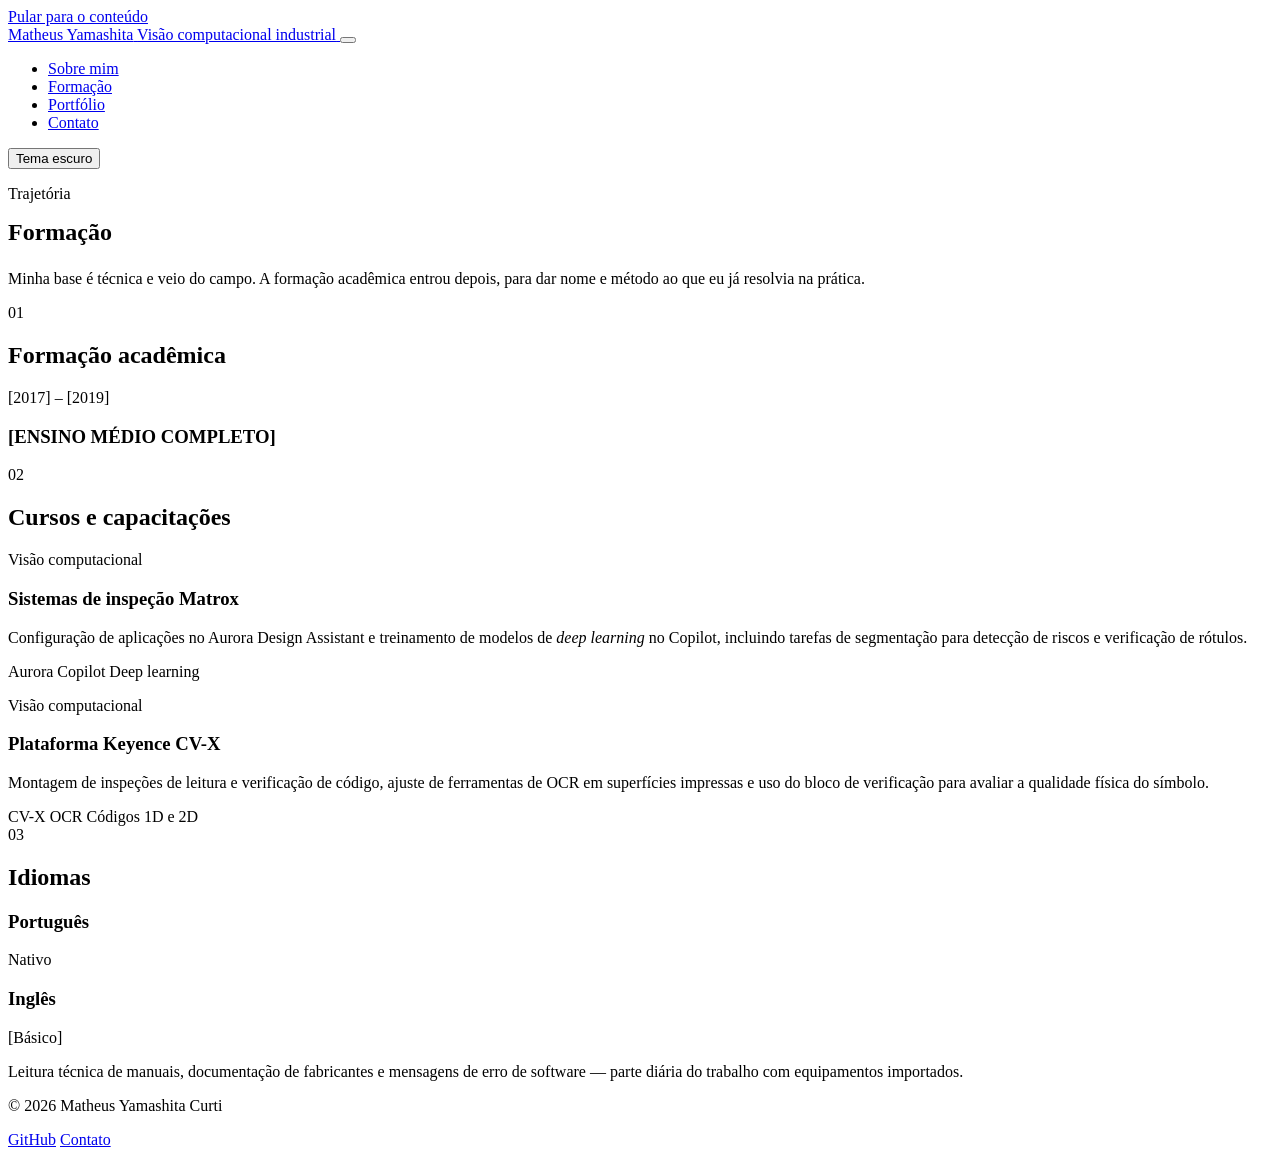
==== formacao.html @ bad821ad "Add files via upload" ====
<!DOCTYPE html>
<html lang="pt-BR" data-tema="claro">
<head>
    <meta charset="UTF-8">
    <meta name="viewport" content="width=device-width, initial-scale=1.0">
    <title>Formação | Matheus Yamashita Curti</title>
    <meta name="description" content="Formação acadêmica, cursos técnicos e idiomas de Matheus Yamashita Curti.">

    <link rel="preconnect" href="https://fonts.googleapis.com">
    <link rel="preconnect" href="https://fonts.gstatic.com" crossorigin>
    <link href="https://fonts.googleapis.com/css2?family=Archivo:wght@400;500;600;700&family=IBM+Plex+Mono:wght@400;500&display=swap" rel="stylesheet">

    <link rel="stylesheet" href="css/estilo.css">
</head>
<body>

    <a class="pular" href="#conteudo">Pular para o conteúdo</a>

    <header class="topo">
        <div class="topo__interno">
            <a class="marca" href="index.html">
                <span class="marca__nome">Matheus Yamashita</span>
                <span class="marca__papel">Visão computacional industrial</span>
            </a>

            <button class="btn-menu" id="btnMenu" aria-expanded="false" aria-controls="navPrincipal" aria-label="Abrir menu de navegação">
                <span></span><span></span><span></span>
            </button>

            <nav class="nav" id="navPrincipal" aria-label="Navegação principal">
                <ul class="nav__lista">
                    <li><a class="nav__link" href="index.html">Sobre mim</a></li>
                    <li><a class="nav__link" href="formacao.html" aria-current="page">Formação</a></li>
                    <li><a class="nav__link" href="portfolio.html">Portfólio</a></li>
                    <li><a class="nav__link" href="contato.html">Contato</a></li>
                </ul>
                <button class="btn-tema" id="btnTema" type="button">Tema escuro</button>
            </nav>
        </div>
    </header>

    <main id="conteudo">

        <section class="secao">
            <div class="container">
                <p class="dado dado--sinal">Trajetória</p>
                <h1 style="margin: 1rem 0 1.5rem;">Formação</h1>
                <p class="abertura__resumo">
                    Minha base é técnica e veio do campo. A formação acadêmica entrou depois,
                    para dar nome e método ao que eu já resolvia na prática.
                </p>
            </div>
        </section>

        <!-- =====================================================
             LINHA DO TEMPO ACADÊMICA
             SUBSTITUA os dados abaixo pela sua formação real.
             ===================================================== -->
        <section class="secao" style="padding-top: 0;">
            <div class="container">
                <div class="secao__cabecalho">
                    <span class="dado">01</span>
                    <h2>Formação acadêmica</h2>
                </div>

                <div class="linha-tempo revelar">
                
                        </p>
                    </article>

                    <article class="linha-tempo__item">
                        <p class="dado">[2017] &ndash; [2019]</p>
                        <h3>[ENSINO MÉDIO COMPLETO]</h3>
                        <p class="cartao__texto">
                        
                        </p>
                    </article>
                </div>
            </div>
        </section>

        <!-- =====================================================
             CURSOS E CAPACITAÇÕES TÉCNICAS
             ===================================================== -->
        <section class="secao">
            <div class="container">
                <div class="secao__cabecalho">
                    <span class="dado">02</span>
                    <h2>Cursos e capacitações</h2>
                </div>

                <div class="grade revelar">
                    <div class="cartao roi roi--foco">
                        <p class="dado cartao__meta">Visão computacional</p>
                        <h3 class="cartao__titulo">Sistemas de inspeção Matrox</h3>
                        <p class="cartao__texto">
                            Configuração de aplicações no Aurora Design Assistant e treinamento
                            de modelos de <em>deep learning</em> no Copilot, incluindo tarefas de
                            segmentação para detecção de riscos e verificação de rótulos.
                        </p>
                        <div class="etiquetas">
                            <span class="etiqueta">Aurora</span>
                            <span class="etiqueta">Copilot</span>
                            <span class="etiqueta">Deep learning</span>
                        </div>
                    </div>

                    <div class="cartao roi roi--foco">
                        <p class="dado cartao__meta">Visão computacional</p>
                        <h3 class="cartao__titulo">Plataforma Keyence CV-X</h3>
                        <p class="cartao__texto">
                            Montagem de inspeções de leitura e verificação de código, ajuste de
                            ferramentas de OCR em superfícies impressas e uso do bloco de
                            verificação para avaliar a qualidade física do símbolo.
                        </p>
                        <div class="etiquetas">
                            <span class="etiqueta">CV-X</span>
                            <span class="etiqueta">OCR</span>
                            <span class="etiqueta">Códigos 1D e 2D</span>
                        </div>
                    </div>

                </div>
            </div>
        </section>

        <!-- =====================================================
             IDIOMAS
             ===================================================== -->
        <section class="secao">
            <div class="container">
                <div class="secao__cabecalho">
                    <span class="dado">03</span>
                    <h2>Idiomas</h2>
                </div>

                <div class="grade revelar">
                    <div class="cartao roi roi--foco">
                        <h3 class="cartao__titulo">Português</h3>
                        <p class="dado dado--sinal">Nativo</p>
                    </div>

                    <div class="cartao roi roi--foco">
                        <h3 class="cartao__titulo">Inglês</h3>
                        <p class="dado dado--sinal">[Básico]</p>
                        <p class="cartao__texto" style="margin-top: 0.75rem;">
                            Leitura técnica de manuais, documentação de fabricantes e mensagens
                            de erro de software &mdash; parte diária do trabalho com equipamentos importados.
                        </p>
                    </div>

                </div>
            </div>
        </section>

    </main>

    <footer class="rodape">
        <div class="container rodape__interno">
            <p class="dado">&#169; <span id="anoAtual">2026</span> Matheus Yamashita Curti</p>
            <div class="rodape__links">
                <a href="https://github.com/mathezydev" target="_blank" rel="noopener">GitHub</a>
                <a href="contato.html">Contato</a>
            </div>
        </div>
    </footer>

    <script src="js/script.js"></script>
</body>
</html>
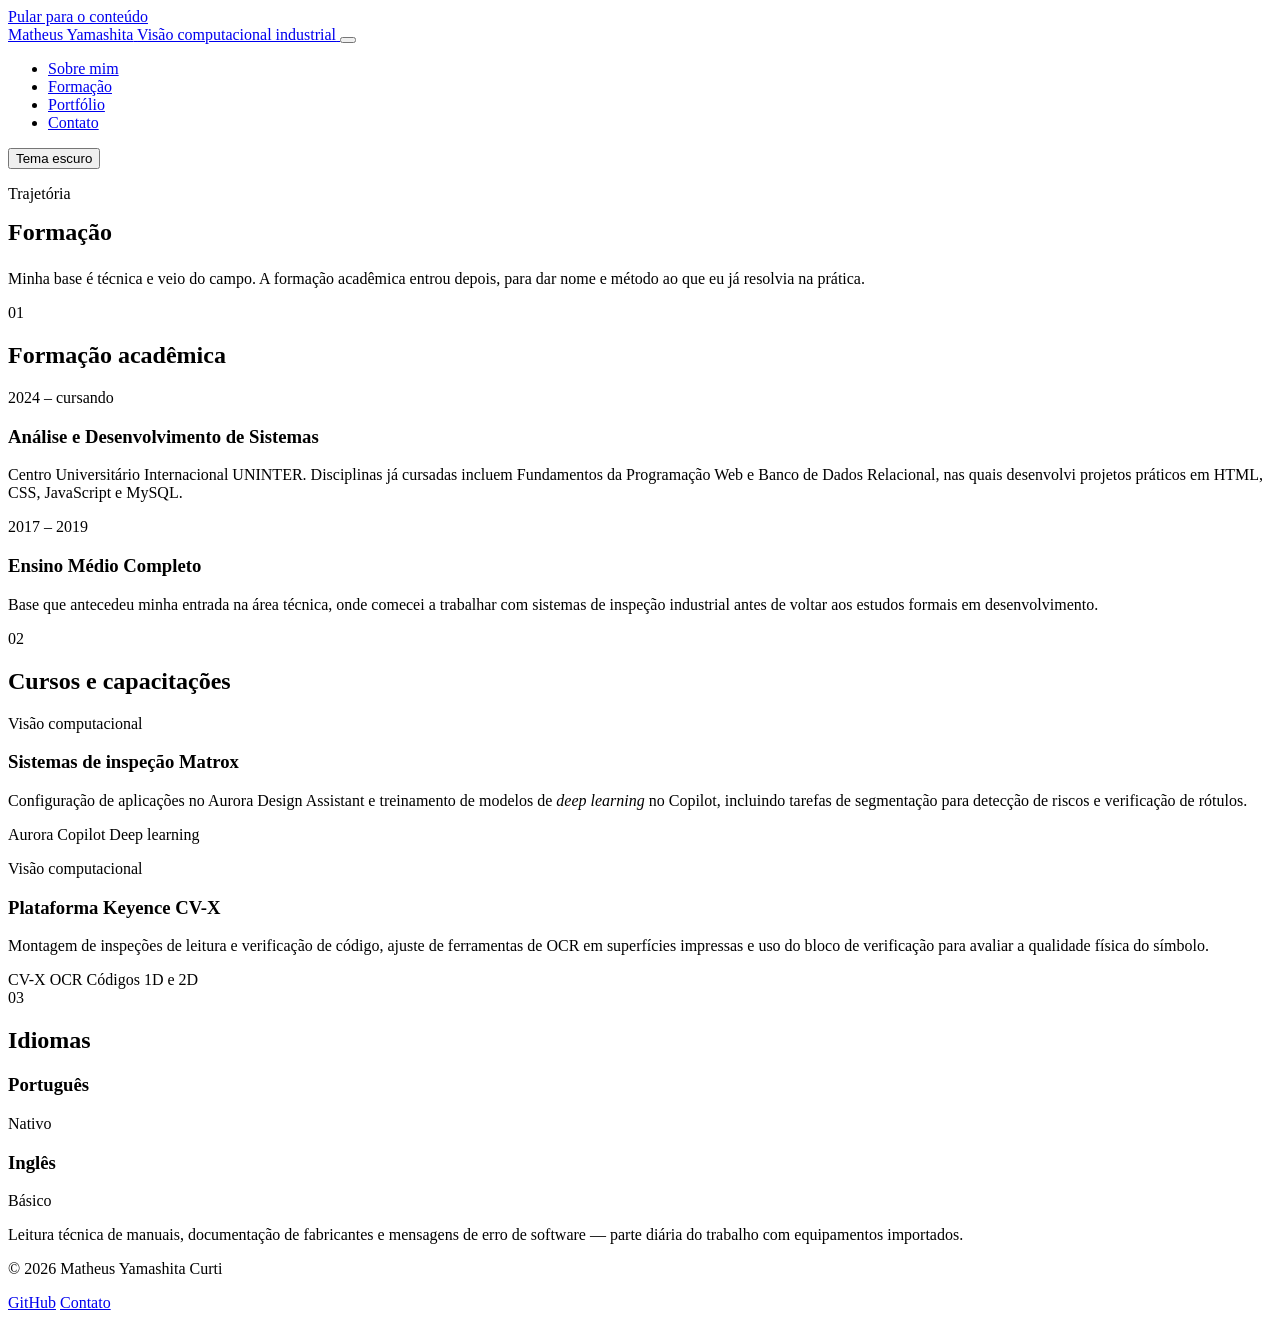
==== commit 200794c5: "Update formacao.html" ====
--- a/formacao.html
+++ b/formacao.html
@@ -64,15 +64,24 @@
                 </div>
 
                 <div class="linha-tempo revelar">
-                
+                    <article class="linha-tempo__item">
+                        <p class="dado">2024 &ndash; cursando</p>
+                        <h3>Análise e Desenvolvimento de Sistemas</h3>
+                        <p class="cartao__texto">
+                            Centro Universitário Internacional UNINTER.
+                            Disciplinas já cursadas incluem Fundamentos da Programação Web
+                            e Banco de Dados Relacional, nas quais desenvolvi projetos
+                            práticos em HTML, CSS, JavaScript e MySQL.
                         </p>
                     </article>
 
                     <article class="linha-tempo__item">
-                        <p class="dado">[2017] &ndash; [2019]</p>
-                        <h3>[ENSINO MÉDIO COMPLETO]</h3>
+                        <p class="dado">2017 &ndash; 2019</p>
+                        <h3>Ensino Médio Completo</h3>
                         <p class="cartao__texto">
-                        
+                            Base que antecedeu minha entrada na área técnica, onde comecei
+                            a trabalhar com sistemas de inspeção industrial antes de voltar
+                            aos estudos formais em desenvolvimento.
                         </p>
                     </article>
                 </div>
@@ -142,7 +151,7 @@
 
                     <div class="cartao roi roi--foco">
                         <h3 class="cartao__titulo">Inglês</h3>
-                        <p class="dado dado--sinal">[Básico]</p>
+                        <p class="dado dado--sinal">Básico</p>
                         <p class="cartao__texto" style="margin-top: 0.75rem;">
                             Leitura técnica de manuais, documentação de fabricantes e mensagens
                             de erro de software &mdash; parte diária do trabalho com equipamentos importados.
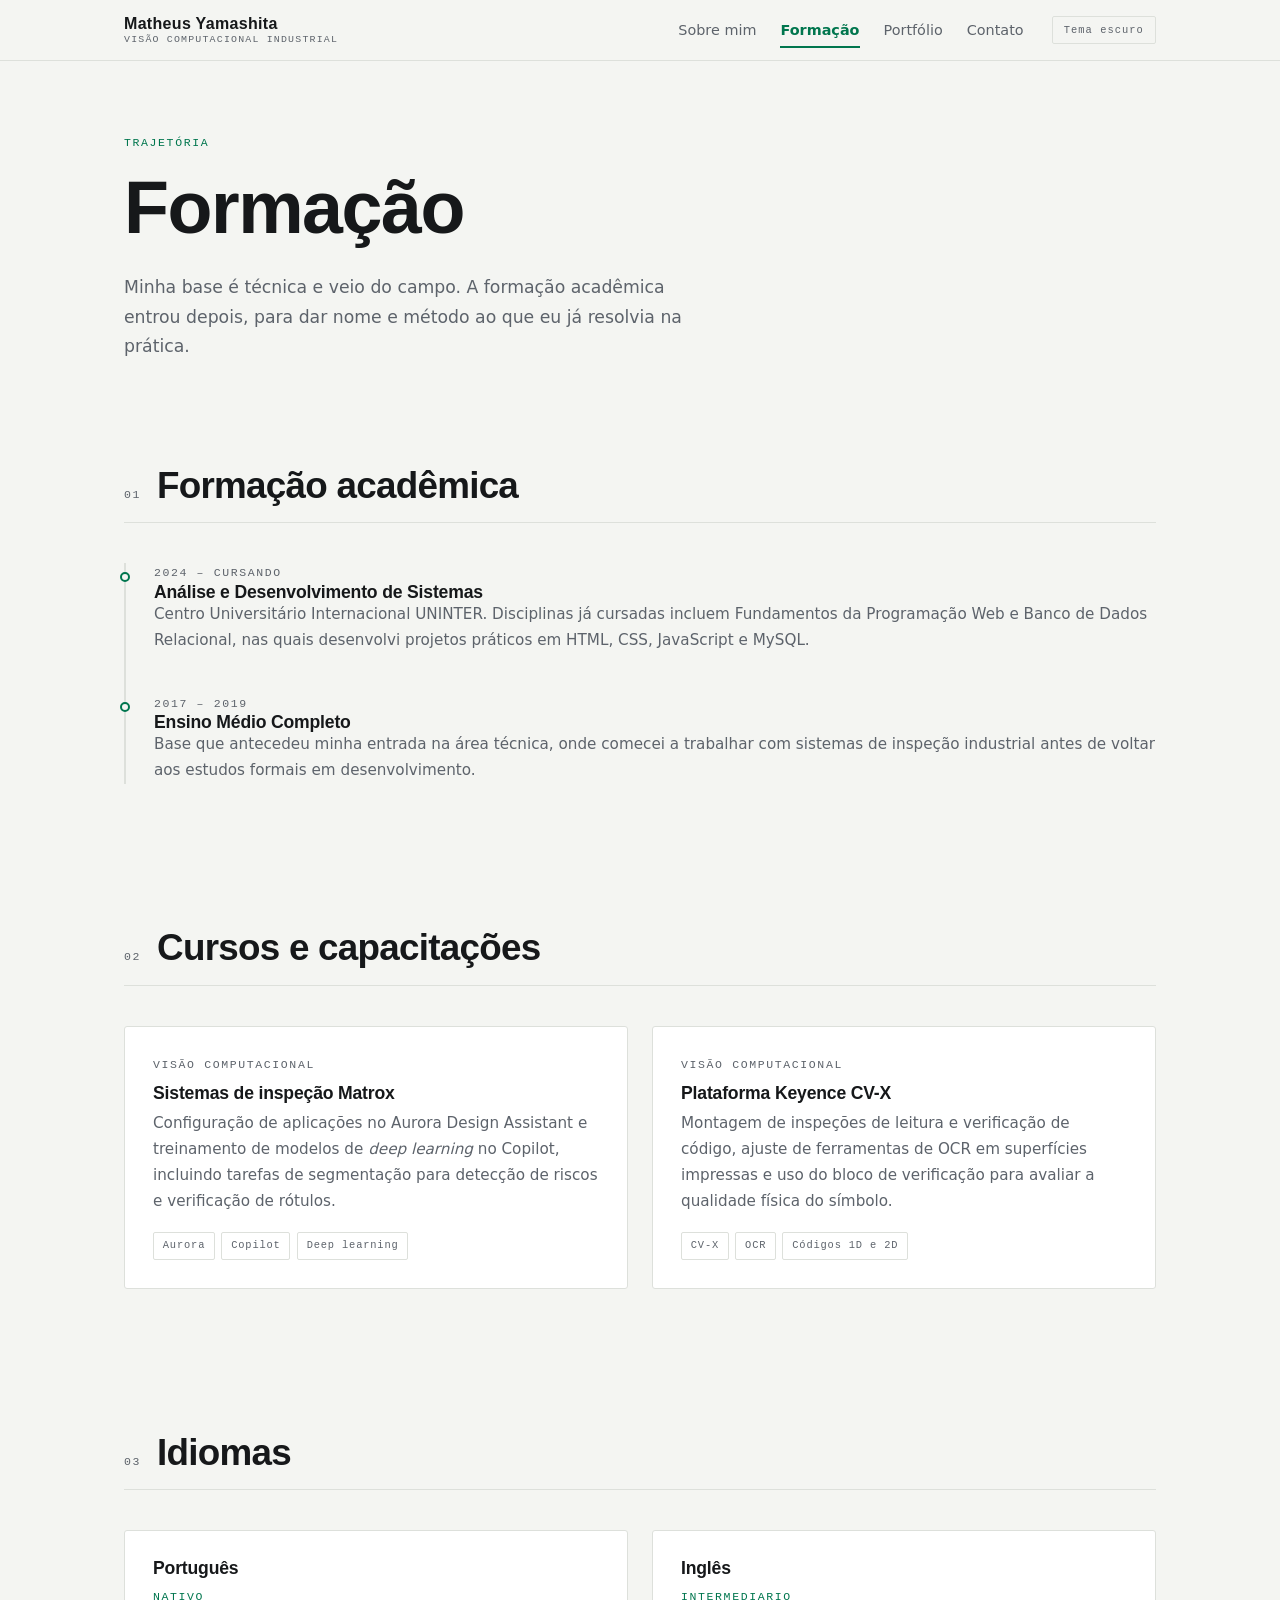
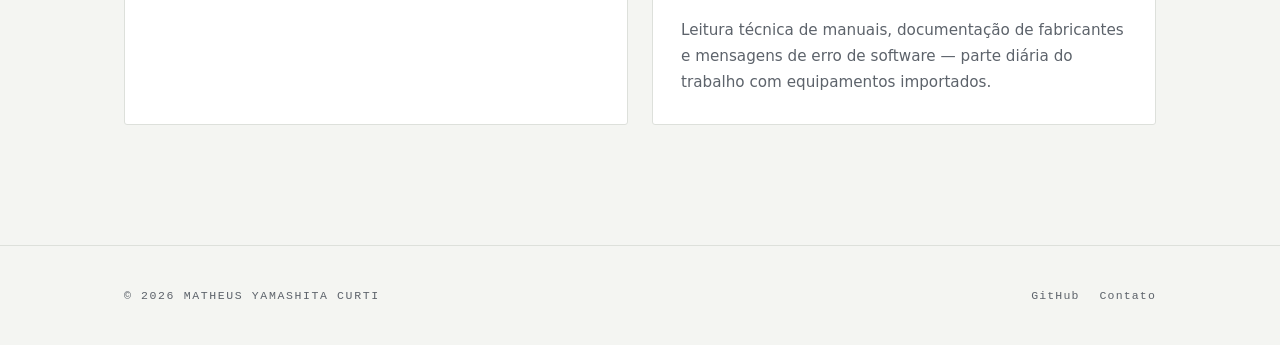
==== commit 919b2176: "Update English proficiency level from Basic to Intermediate" ====
--- a/formacao.html
+++ b/formacao.html
@@ -151,7 +151,7 @@
 
                     <div class="cartao roi roi--foco">
                         <h3 class="cartao__titulo">Inglês</h3>
-                        <p class="dado dado--sinal">Básico</p>
+                        <p class="dado dado--sinal">Intermediario</p>
                         <p class="cartao__texto" style="margin-top: 0.75rem;">
                             Leitura técnica de manuais, documentação de fabricantes e mensagens
                             de erro de software &mdash; parte diária do trabalho com equipamentos importados.
--- a/css/estilo.css
+++ b/css/estilo.css
@@ -0,0 +1,584 @@
+/* =========================================================
+   PORTFÓLIO PESSOAL — FOLHA DE ESTILO PRINCIPAL
+   CSS3 puro, sem frameworks.
+   A identidade visual é inspirada nas interfaces de sistemas
+   de inspeção por visão computacional: fundo com malha de
+   calibração, tipografia técnica e marcadores de ROI
+   (Region of Interest) em forma de cantoneiras.
+   ========================================================= */
+
+/* ---------------------------------------------------------
+   1. VARIÁVEIS DE TEMA
+   Definidas em :root para o tema claro. O tema escuro é
+   aplicado trocando o atributo data-tema no <html> via
+   JavaScript, o que reaproveita todas as regras abaixo.
+   --------------------------------------------------------- */
+:root {
+    --papel:        #F4F5F2;
+    --superficie:   #FFFFFF;
+    --tinta:        #16181A;
+    --tinta-suave:  #5D636B;
+    --linha:        #DDE0DB;
+    --malha:        rgba(22, 24, 26, 0.05);
+    --sinal:        #00764E; /* verde de overlay: peça aprovada */
+    --sinal-claro:  #00A86B;
+    --alerta:       #C0392B; /* vermelho de overlay: peça reprovada */
+
+    --fonte-titulo: "Archivo", "Arial Narrow", sans-serif;
+    --fonte-texto:  "Archivo", system-ui, sans-serif;
+    --fonte-dado:   "IBM Plex Mono", "Courier New", monospace;
+
+    --largura: 1080px;
+    --transicao: 220ms cubic-bezier(0.22, 0.61, 0.36, 1);
+}
+
+html[data-tema="escuro"] {
+    --papel:        #131619;
+    --superficie:   #1B1F23;
+    --tinta:        #EDEFEC;
+    --tinta-suave:  #99A1A9;
+    --linha:        #2C3238;
+    --malha:        rgba(237, 239, 236, 0.05);
+    --sinal:        #22C48A;
+    --sinal-claro:  #3FE0A4;
+    --alerta:       #F0645A;
+}
+
+/* ---------------------------------------------------------
+   2. RESET E BASE
+   --------------------------------------------------------- */
+*, *::before, *::after { box-sizing: border-box; }
+
+body, h1, h2, h3, p, ul, figure { margin: 0; padding: 0; }
+
+ul { list-style: none; }
+
+body {
+    background-color: var(--papel);
+    color: var(--tinta);
+    font-family: var(--fonte-texto);
+    font-size: 1rem;
+    line-height: 1.7;
+    -webkit-font-smoothing: antialiased;
+    transition: background-color var(--transicao), color var(--transicao);
+}
+
+a { color: inherit; }
+
+img { max-width: 100%; display: block; }
+
+/* Foco visível para navegação por teclado (acessibilidade) */
+:focus-visible {
+    outline: 2px solid var(--sinal);
+    outline-offset: 3px;
+}
+
+/* Link que permite pular direto ao conteúdo, útil para leitores de tela */
+.pular {
+    position: absolute;
+    left: -9999px;
+}
+.pular:focus {
+    left: 1rem;
+    top: 1rem;
+    z-index: 100;
+    background: var(--sinal);
+    color: #fff;
+    padding: 0.6rem 1rem;
+    border-radius: 2px;
+}
+
+/* ---------------------------------------------------------
+   3. TIPOGRAFIA
+   --------------------------------------------------------- */
+h1, h2, h3 {
+    font-family: var(--fonte-titulo);
+    font-weight: 700;
+    line-height: 1.1;
+    letter-spacing: -0.02em;
+}
+
+h1 { font-size: clamp(2.4rem, 7vw, 4.6rem); }
+h2 { font-size: clamp(1.6rem, 3.6vw, 2.3rem); }
+h3 { font-size: 1.1rem; letter-spacing: -0.01em; }
+
+/* Etiqueta técnica em fonte monoespaçada, usada como "leitura de instrumento" */
+.dado {
+    font-family: var(--fonte-dado);
+    font-size: 0.72rem;
+    letter-spacing: 0.14em;
+    text-transform: uppercase;
+    color: var(--tinta-suave);
+}
+
+.dado--sinal { color: var(--sinal); }
+
+/* ---------------------------------------------------------
+   4. LAYOUT GERAL
+   --------------------------------------------------------- */
+.container {
+    width: 100%;
+    max-width: var(--largura);
+    margin: 0 auto;
+    padding: 0 1.5rem;
+}
+
+.secao { padding: 4.5rem 0; }
+
+.secao__cabecalho {
+    display: flex;
+    align-items: baseline;
+    gap: 1rem;
+    margin-bottom: 2.5rem;
+    padding-bottom: 1rem;
+    border-bottom: 1px solid var(--linha);
+}
+
+/* ---------------------------------------------------------
+   5. CABEÇALHO E MENU DE NAVEGAÇÃO
+   O menu é fixo no topo e aparece igual em todas as páginas.
+   --------------------------------------------------------- */
+.topo {
+    position: sticky;
+    top: 0;
+    z-index: 50;
+    background: color-mix(in srgb, var(--papel) 88%, transparent);
+    backdrop-filter: blur(10px);
+    border-bottom: 1px solid var(--linha);
+}
+
+.topo__interno {
+    max-width: var(--largura);
+    margin: 0 auto;
+    padding: 0.9rem 1.5rem;
+    display: flex;
+    align-items: center;
+    justify-content: space-between;
+    gap: 1rem;
+}
+
+.marca {
+    text-decoration: none;
+    display: flex;
+    flex-direction: column;
+    line-height: 1.2;
+}
+.marca__nome {
+    font-family: var(--fonte-titulo);
+    font-weight: 700;
+    font-size: 1rem;
+    letter-spacing: 0.02em;
+}
+.marca__papel {
+    font-family: var(--fonte-dado);
+    font-size: 0.62rem;
+    letter-spacing: 0.12em;
+    text-transform: uppercase;
+    color: var(--tinta-suave);
+}
+
+.nav { display: flex; align-items: center; gap: 1.75rem; }
+
+.nav__lista { display: flex; gap: 1.5rem; }
+
+.nav__link {
+    position: relative;
+    text-decoration: none;
+    font-size: 0.9rem;
+    padding: 0.25rem 0;
+    color: var(--tinta-suave);
+    transition: color var(--transicao);
+}
+.nav__link:hover { color: var(--tinta); }
+
+/* Página atual: recebe a cor de sinal e um traço inferior */
+.nav__link[aria-current="page"] {
+    color: var(--sinal);
+    font-weight: 600;
+}
+.nav__link[aria-current="page"]::after {
+    content: "";
+    position: absolute;
+    left: 0;
+    right: 0;
+    bottom: -0.35rem;
+    height: 2px;
+    background: var(--sinal);
+}
+
+/* Botão de alternância de tema claro/escuro */
+.btn-tema {
+    background: none;
+    border: 1px solid var(--linha);
+    border-radius: 2px;
+    color: var(--tinta-suave);
+    font-family: var(--fonte-dado);
+    font-size: 0.65rem;
+    letter-spacing: 0.1em;
+    padding: 0.45rem 0.7rem;
+    cursor: pointer;
+    transition: border-color var(--transicao), color var(--transicao);
+}
+.btn-tema:hover { border-color: var(--sinal); color: var(--sinal); }
+
+/* Botão sanduíche: só aparece em telas pequenas */
+.btn-menu {
+    display: none;
+    background: none;
+    border: 1px solid var(--linha);
+    border-radius: 2px;
+    padding: 0.5rem 0.55rem;
+    cursor: pointer;
+}
+.btn-menu span {
+    display: block;
+    width: 18px;
+    height: 2px;
+    background: var(--tinta);
+    transition: transform var(--transicao), opacity var(--transicao);
+}
+.btn-menu span + span { margin-top: 4px; }
+
+/* Animação do ícone quando o menu está aberto */
+.btn-menu[aria-expanded="true"] span:nth-child(1) { transform: translateY(6px) rotate(45deg); }
+.btn-menu[aria-expanded="true"] span:nth-child(2) { opacity: 0; }
+.btn-menu[aria-expanded="true"] span:nth-child(3) { transform: translateY(-6px) rotate(-45deg); }
+
+/* ---------------------------------------------------------
+   6. ELEMENTO DE ASSINATURA: CANTONEIRAS DE ROI
+   Reproduz o marcador que um sistema de visão desenha ao
+   redor da região inspecionada de uma peça.
+   --------------------------------------------------------- */
+.roi { position: relative; }
+
+.roi::before,
+.roi::after {
+    content: "";
+    position: absolute;
+    width: 18px;
+    height: 18px;
+    border: 2px solid var(--sinal);
+    transition: opacity var(--transicao), transform var(--transicao);
+}
+.roi::before {
+    top: -8px; left: -8px;
+    border-right: none;
+    border-bottom: none;
+}
+.roi::after {
+    bottom: -8px; right: -8px;
+    border-left: none;
+    border-top: none;
+}
+
+/* Nos cartões as cantoneiras ficam ocultas e só surgem ao
+   passar o mouse, como se o sistema tivesse localizado a peça */
+.roi--foco::before,
+.roi--foco::after { opacity: 0; transform: scale(1.35); }
+
+.roi--foco:hover::before,
+.roi--foco:hover::after,
+.roi--foco:focus-within::before,
+.roi--foco:focus-within::after {
+    opacity: 1;
+    transform: scale(1);
+}
+
+/* ---------------------------------------------------------
+   7. ABERTURA DA PÁGINA INICIAL
+   --------------------------------------------------------- */
+.abertura {
+    position: relative;
+    padding: 5.5rem 0 4.5rem;
+    overflow: hidden;
+}
+
+/* Malha de calibração ao fundo, semelhante a um alvo de calibração de câmera */
+.abertura::before {
+    content: "";
+    position: absolute;
+    inset: 0;
+    background-image:
+        linear-gradient(var(--malha) 1px, transparent 1px),
+        linear-gradient(90deg, var(--malha) 1px, transparent 1px);
+    background-size: 28px 28px;
+    mask-image: radial-gradient(ellipse 70% 70% at 30% 40%, #000 20%, transparent 75%);
+    pointer-events: none;
+}
+
+.abertura__interno { position: relative; }
+
+.abertura__titulo {
+    display: inline-block;
+    margin: 1.25rem 0;
+}
+
+.abertura__resumo {
+    max-width: 54ch;
+    font-size: 1.08rem;
+    color: var(--tinta-suave);
+    margin-bottom: 2rem;
+}
+
+/* Linha de leitura técnica sob o nome */
+.leitura {
+    display: flex;
+    flex-wrap: wrap;
+    gap: 0.5rem 1.75rem;
+    padding-top: 1.25rem;
+    border-top: 1px solid var(--linha);
+}
+.leitura__item { display: flex; gap: 0.5rem; }
+.leitura__valor { color: var(--tinta); font-family: var(--fonte-dado); font-size: 0.72rem; letter-spacing: 0.08em; }
+
+/* ---------------------------------------------------------
+   8. BOTÕES
+   --------------------------------------------------------- */
+.botao {
+    display: inline-block;
+    font-family: var(--fonte-dado);
+    font-size: 0.78rem;
+    letter-spacing: 0.1em;
+    text-transform: uppercase;
+    text-decoration: none;
+    padding: 0.85rem 1.6rem;
+    border: 2px solid var(--sinal);
+    border-radius: 2px;
+    background: var(--sinal);
+    color: #FFFFFF;
+    cursor: pointer;
+    transition: background var(--transicao), color var(--transicao);
+}
+.botao:hover { background: transparent; color: var(--sinal); }
+
+.botao--vazado {
+    background: transparent;
+    color: var(--sinal);
+}
+.botao--vazado:hover { background: var(--sinal); color: #FFFFFF; }
+
+/* ---------------------------------------------------------
+   9. CARTÕES E GRADES
+   --------------------------------------------------------- */
+.grade {
+    display: grid;
+    grid-template-columns: repeat(auto-fit, minmax(280px, 1fr));
+    gap: 1.5rem;
+}
+
+.cartao {
+    position: relative;
+    background: var(--superficie);
+    border: 1px solid var(--linha);
+    border-radius: 3px;
+    padding: 1.75rem;
+    transition: border-color var(--transicao), transform var(--transicao);
+}
+.cartao:hover {
+    border-color: var(--sinal);
+    transform: translateY(-3px);
+}
+
+.cartao__meta { margin-bottom: 0.6rem; }
+.cartao__titulo { margin-bottom: 0.5rem; }
+.cartao__texto { color: var(--tinta-suave); font-size: 0.95rem; }
+
+/* Lista de tecnologias em forma de etiquetas */
+.etiquetas {
+    display: flex;
+    flex-wrap: wrap;
+    gap: 0.4rem;
+    margin-top: 1.1rem;
+}
+.etiqueta {
+    font-family: var(--fonte-dado);
+    font-size: 0.65rem;
+    letter-spacing: 0.08em;
+    padding: 0.25rem 0.55rem;
+    border: 1px solid var(--linha);
+    border-radius: 2px;
+    color: var(--tinta-suave);
+}
+
+/* ---------------------------------------------------------
+   10. LINHA DO TEMPO (página de formação)
+   --------------------------------------------------------- */
+.linha-tempo { border-left: 2px solid var(--linha); padding-left: 1.75rem; }
+
+.linha-tempo__item {
+    position: relative;
+    padding-bottom: 2.5rem;
+}
+.linha-tempo__item:last-child { padding-bottom: 0; }
+
+/* Marcador circular sobre a linha vertical */
+.linha-tempo__item::before {
+    content: "";
+    position: absolute;
+    left: calc(-1.75rem - 6px);
+    top: 0.55rem;
+    width: 10px;
+    height: 10px;
+    border-radius: 50%;
+    background: var(--papel);
+    border: 2px solid var(--sinal);
+}
+
+/* ---------------------------------------------------------
+   11. FORMULÁRIO DE CONTATO
+   --------------------------------------------------------- */
+.formulario { max-width: 560px; }
+
+.campo { margin-bottom: 1.5rem; }
+
+.campo__rotulo {
+    display: block;
+    font-family: var(--fonte-dado);
+    font-size: 0.7rem;
+    letter-spacing: 0.12em;
+    text-transform: uppercase;
+    color: var(--tinta-suave);
+    margin-bottom: 0.5rem;
+}
+
+.campo__entrada {
+    width: 100%;
+    font-family: var(--fonte-texto);
+    font-size: 1rem;
+    color: var(--tinta);
+    background: var(--superficie);
+    border: 1px solid var(--linha);
+    border-radius: 3px;
+    padding: 0.8rem 0.9rem;
+    transition: border-color var(--transicao);
+}
+.campo__entrada:focus { border-color: var(--sinal); outline: none; }
+
+textarea.campo__entrada { resize: vertical; min-height: 150px; }
+
+/* Estado de erro: reproduz a sinalização de reprovação do sistema de inspeção */
+.campo--erro .campo__entrada { border-color: var(--alerta); }
+
+.campo__erro {
+    display: none;
+    font-family: var(--fonte-dado);
+    font-size: 0.7rem;
+    letter-spacing: 0.06em;
+    color: var(--alerta);
+    margin-top: 0.4rem;
+}
+.campo--erro .campo__erro { display: block; }
+
+/* ---------------------------------------------------------
+   12. JANELA MODAL DE CONFIRMAÇÃO
+   --------------------------------------------------------- */
+.modal {
+    position: fixed;
+    inset: 0;
+    z-index: 90;
+    display: flex;
+    align-items: center;
+    justify-content: center;
+    padding: 1.5rem;
+    background: rgba(0, 0, 0, 0.55);
+    opacity: 0;
+    visibility: hidden;
+    transition: opacity var(--transicao), visibility var(--transicao);
+}
+.modal[data-aberto="true"] { opacity: 1; visibility: visible; }
+
+.modal__caixa {
+    position: relative;
+    background: var(--superficie);
+    border: 1px solid var(--linha);
+    border-radius: 3px;
+    padding: 2.5rem;
+    max-width: 420px;
+    width: 100%;
+    text-align: center;
+    transform: translateY(12px);
+    transition: transform var(--transicao);
+}
+.modal[data-aberto="true"] .modal__caixa { transform: translateY(0); }
+
+.modal__titulo { margin: 1rem 0 0.5rem; }
+.modal__texto { color: var(--tinta-suave); font-size: 0.95rem; margin-bottom: 1.75rem; }
+
+/* ---------------------------------------------------------
+   13. RODAPÉ
+   --------------------------------------------------------- */
+.rodape {
+    border-top: 1px solid var(--linha);
+    padding: 2.5rem 0;
+    margin-top: 3rem;
+}
+.rodape__interno {
+    display: flex;
+    flex-wrap: wrap;
+    gap: 1rem;
+    justify-content: space-between;
+    align-items: center;
+}
+.rodape__links { display: flex; gap: 1.25rem; }
+.rodape__links a {
+    text-decoration: none;
+    font-family: var(--fonte-dado);
+    font-size: 0.72rem;
+    letter-spacing: 0.1em;
+    color: var(--tinta-suave);
+    transition: color var(--transicao);
+}
+.rodape__links a:hover { color: var(--sinal); }
+
+/* ---------------------------------------------------------
+   14. ANIMAÇÃO DE ENTRADA
+   Os elementos entram suavemente conforme entram na tela,
+   controlados pelo IntersectionObserver do arquivo script.js.
+   --------------------------------------------------------- */
+.revelar {
+    opacity: 0;
+    transform: translateY(16px);
+    transition: opacity 500ms ease, transform 500ms ease;
+}
+.revelar.visivel {
+    opacity: 1;
+    transform: translateY(0);
+}
+
+/* ---------------------------------------------------------
+   15. RESPONSIVIDADE
+   --------------------------------------------------------- */
+@media (max-width: 760px) {
+    .btn-menu { display: block; }
+
+    /* O menu vira uma coluna que abre abaixo do cabeçalho */
+    .nav {
+        position: absolute;
+        top: 100%;
+        left: 0;
+        right: 0;
+        flex-direction: column;
+        align-items: flex-start;
+        gap: 1rem;
+        padding: 1.25rem 1.5rem 1.75rem;
+        background: var(--papel);
+        border-bottom: 1px solid var(--linha);
+        display: none;
+    }
+    .nav[data-aberto="true"] { display: flex; }
+
+    .nav__lista { flex-direction: column; gap: 0.9rem; width: 100%; }
+    .nav__link { font-size: 1rem; }
+
+    .secao { padding: 3rem 0; }
+    .abertura { padding: 3rem 0; }
+}
+
+/* Respeita quem prefere menos movimento na interface */
+@media (prefers-reduced-motion: reduce) {
+    *, *::before, *::after {
+        animation-duration: 0.01ms !important;
+        transition-duration: 0.01ms !important;
+    }
+    .revelar { opacity: 1; transform: none; }
+}
